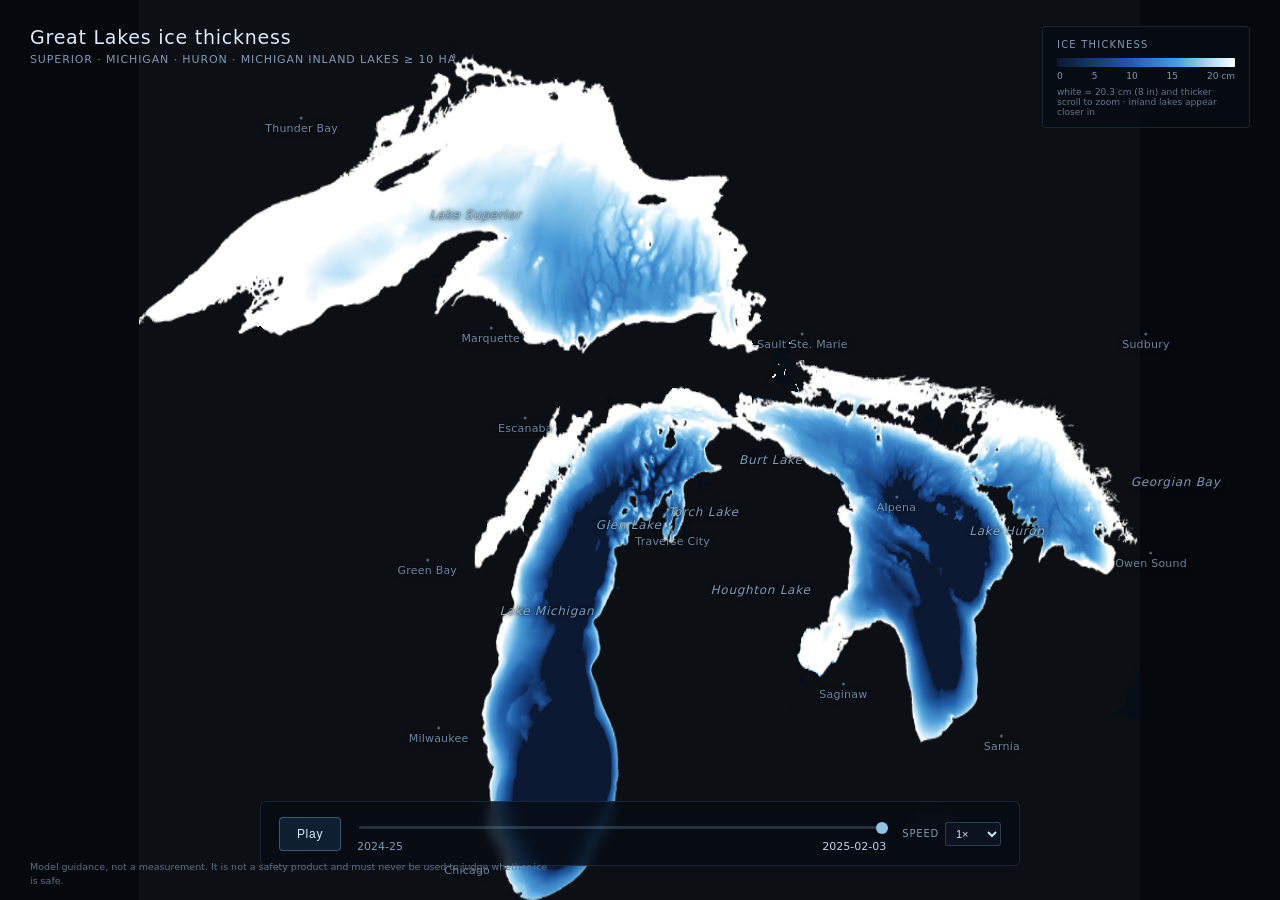
==== web/index.html @ 784b6fff "Great Lakes ice thickness viewer: model v2, 75 seasons, WebGL2 page Per-pixel ice thickness for Supe" ====
<!doctype html>
<html lang="en">
<head>
<meta charset="utf-8">
<meta name="viewport" content="width=device-width, initial-scale=1">
<title>Great Lakes ice thickness, 1950–2025</title>
<link rel="stylesheet" href="style.css">
</head>
<body>
<div id="app">
  <canvas id="map"></canvas>
  <div id="labels" aria-hidden="true"></div>

  <div id="chrome">
    <header id="titleblock">
      <h1>Great Lakes ice thickness</h1>
      <p class="sub">Superior · Michigan · Huron · Michigan inland lakes ≥ 10 ha</p>
    </header>

    <div id="legend">
      <div class="legend-title">Ice thickness</div>
      <div class="legend-bar"></div>
      <div class="legend-ticks"><span>0</span><span>5</span><span>10</span><span>15</span><span>20 cm</span></div>
      <div class="legend-note">white = 20.3 cm (8 in) and thicker<br>scroll to zoom · inland lakes appear closer in</div>
    </div>

    <div id="controls">
      <button id="play" type="button" aria-label="Play">Play</button>
      <div class="scrub">
        <input id="season" type="range" min="0" max="0" step="1" value="0" aria-label="Season">
        <div class="scrub-row"><span id="seasonLabel">—</span><span id="dateLabel"></span></div>
      </div>
      <label class="speed">Speed
        <select id="speed">
          <option value="0.5">0.5×</option>
          <option value="1" selected>1×</option>
          <option value="2">2×</option>
          <option value="4">4×</option>
        </select>
      </label>
    </div>

    <footer id="disclaimer">
      Model guidance, not a measurement. It is not a safety product and must
      never be used to judge whether ice is safe.
    </footer>
  </div>

  <div id="loading">Loading…</div>
  <div id="error" hidden></div>
</div>
<script src="app.js"></script>
</body>
</html>
---- web/style.css ----
:root {
  --ink: #cfe3f5;
  --ink-dim: #7f9ab3;
  --panel: rgba(7, 12, 20, 0.78);
  --edge: rgba(120, 170, 210, 0.16);
  --accent: #8fc4e8;
}

* { box-sizing: border-box; }

html, body {
  margin: 0;
  height: 100%;
  background: #05080d;
  color: var(--ink);
  font-family: "Inter", "Segoe UI", system-ui, -apple-system, sans-serif;
  overflow: hidden;
}

#app {
  position: relative;
  width: 100vw;
  height: 100vh;
}

#map {
  position: absolute;
  inset: 0;
  width: 100%;
  height: 100%;
  display: block;
  cursor: grab;
  touch-action: none;
}

#labels {
  position: absolute;
  inset: 0;
  pointer-events: none;
  overflow: hidden;
}

.label {
  position: absolute;
  transform: translate(-50%, -50%);
  white-space: nowrap;
  color: #8fb8d8;
  text-shadow: 0 0 6px rgba(3, 8, 14, 0.95), 0 0 2px rgba(3, 8, 14, 1);
  letter-spacing: 0.02em;
}

.label.city { font-size: 11px; opacity: 0.72; }
.label.lake { font-size: 12px; font-style: italic; opacity: 0.85; letter-spacing: 0.06em; }

.label.city::before {
  content: "";
  position: absolute;
  left: 50%;
  top: -5px;
  width: 3px;
  height: 3px;
  margin-left: -1.5px;
  border-radius: 50%;
  background: #8fb8d8;
  opacity: 0.7;
}

#chrome { position: absolute; inset: 0; pointer-events: none; }
#chrome > * { pointer-events: auto; }

#titleblock {
  position: absolute;
  top: 26px;
  left: 30px;
}

#titleblock h1 {
  margin: 0;
  font-size: 19px;
  font-weight: 500;
  letter-spacing: 0.04em;
  color: #dcecfb;
}

#titleblock .sub {
  margin: 5px 0 0;
  font-size: 11px;
  letter-spacing: 0.08em;
  text-transform: uppercase;
  color: var(--ink-dim);
}

#legend {
  position: absolute;
  top: 26px;
  right: 30px;
  width: 208px;
  padding: 12px 14px 10px;
  background: var(--panel);
  border: 1px solid var(--edge);
  border-radius: 4px;
  backdrop-filter: blur(6px);
}

.legend-title {
  font-size: 10px;
  letter-spacing: 0.12em;
  text-transform: uppercase;
  color: var(--ink-dim);
  margin-bottom: 8px;
}

.legend-bar {
  height: 9px;
  border-radius: 1px;
  background: linear-gradient(90deg,
    #0b1932 0%, #12356b 18%, #215ea8 42%, #4c9ed9 68%, #addcf5 86%, #ffffff 100%);
}

.legend-ticks {
  display: flex;
  justify-content: space-between;
  font-size: 9px;
  color: var(--ink-dim);
  margin-top: 4px;
  font-variant-numeric: tabular-nums;
}

.legend-note {
  margin-top: 6px;
  font-size: 9px;
  color: #5f7891;
}

#controls {
  position: absolute;
  left: 50%;
  bottom: 34px;
  transform: translateX(-50%);
  display: flex;
  align-items: center;
  gap: 16px;
  padding: 12px 18px;
  width: min(760px, calc(100vw - 60px));
  background: var(--panel);
  border: 1px solid var(--edge);
  border-radius: 6px;
  backdrop-filter: blur(6px);
}

#play {
  flex: 0 0 auto;
  width: 62px;
  height: 34px;
  border-radius: 4px;
  border: 1px solid rgba(140, 190, 225, 0.35);
  background: rgba(30, 70, 110, 0.35);
  color: #dcecfb;
  font-size: 12px;
  letter-spacing: 0.06em;
  cursor: pointer;
}
#play:hover { background: rgba(40, 92, 140, 0.45); }

.scrub { flex: 1 1 auto; min-width: 0; }

#season {
  width: 100%;
  -webkit-appearance: none;
  appearance: none;
  height: 3px;
  border-radius: 2px;
  background: rgba(140, 190, 225, 0.22);
  outline: none;
}

#season::-webkit-slider-thumb {
  -webkit-appearance: none;
  appearance: none;
  width: 12px;
  height: 12px;
  border-radius: 50%;
  background: var(--accent);
  border: none;
  cursor: pointer;
}

#season::-moz-range-thumb {
  width: 12px;
  height: 12px;
  border-radius: 50%;
  background: var(--accent);
  border: none;
  cursor: pointer;
}

.scrub-row {
  display: flex;
  justify-content: space-between;
  margin-top: 7px;
  font-size: 11px;
  color: var(--ink-dim);
  font-variant-numeric: tabular-nums;
}

#dateLabel { color: #b9d4ea; }

.speed {
  flex: 0 0 auto;
  font-size: 10px;
  letter-spacing: 0.08em;
  text-transform: uppercase;
  color: var(--ink-dim);
  display: flex;
  align-items: center;
  gap: 6px;
}

#speed {
  background: rgba(12, 22, 34, 0.9);
  color: var(--ink);
  border: 1px solid rgba(140, 190, 225, 0.25);
  border-radius: 3px;
  padding: 4px 6px;
  font-size: 11px;
}

#disclaimer {
  position: absolute;
  left: 30px;
  bottom: 12px;
  max-width: 520px;
  font-size: 9.5px;
  line-height: 1.5;
  color: #5a7188;
}

#loading {
  position: absolute;
  inset: 0;
  display: grid;
  place-items: center;
  background: #05080d;
  color: var(--ink-dim);
  font-size: 12px;
  letter-spacing: 0.12em;
  text-transform: uppercase;
  transition: opacity 0.4s ease;
}
#loading.done { opacity: 0; pointer-events: none; }

#error {
  position: absolute;
  inset: 0;
  display: grid;
  place-items: center;
  padding: 40px;
  background: #05080d;
  color: #e8b4b4;
  font-size: 13px;
  line-height: 1.6;
  text-align: center;
  white-space: pre-wrap;
}

/* An author `display` rule overrides the UA stylesheet's [hidden] { display:none },
   so without this the full-screen error panel stays painted over the map even when
   there is no error — the page looks black while every canvas pixel is correct. */
#error[hidden] { display: none; }

@media (max-width: 720px) {
  #legend { display: none; }
  #titleblock { top: 16px; left: 16px; }
  #controls { bottom: 20px; padding: 10px 12px; gap: 10px; }
  #disclaimer { display: none; }
}
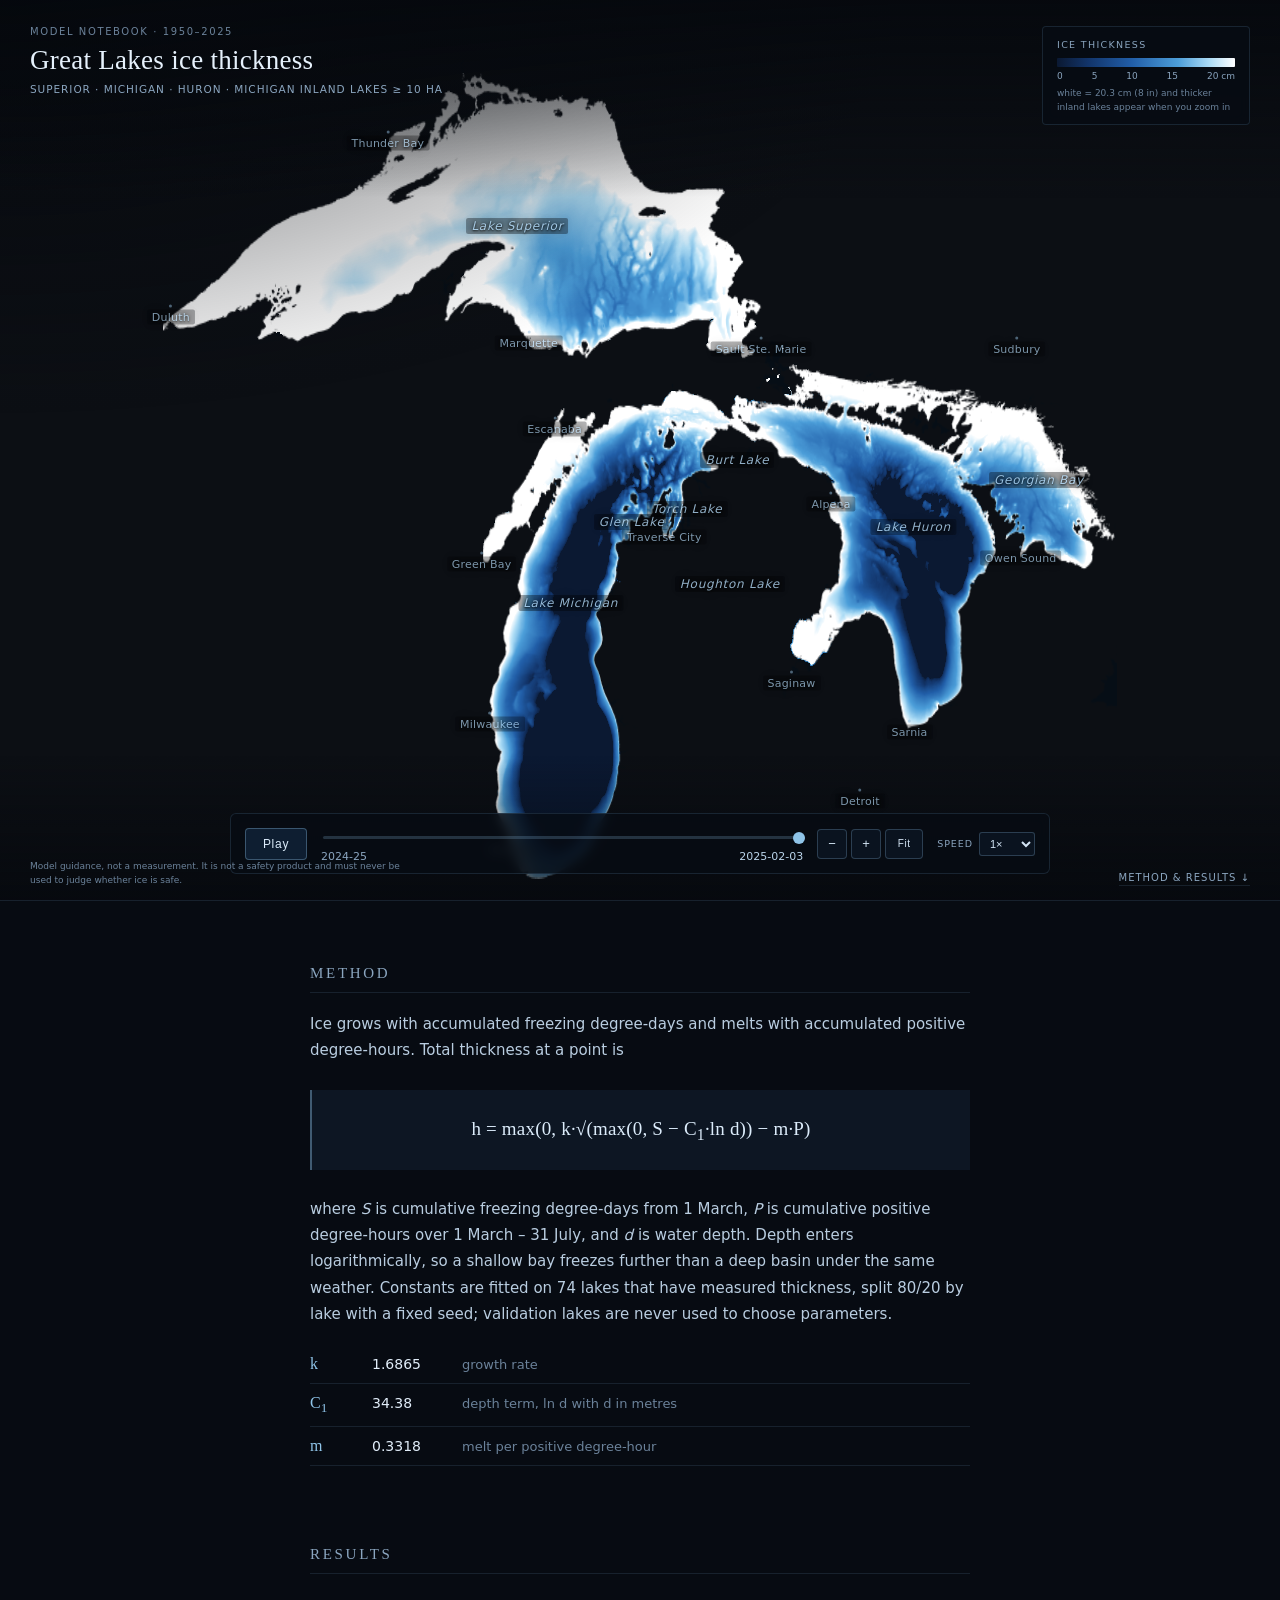
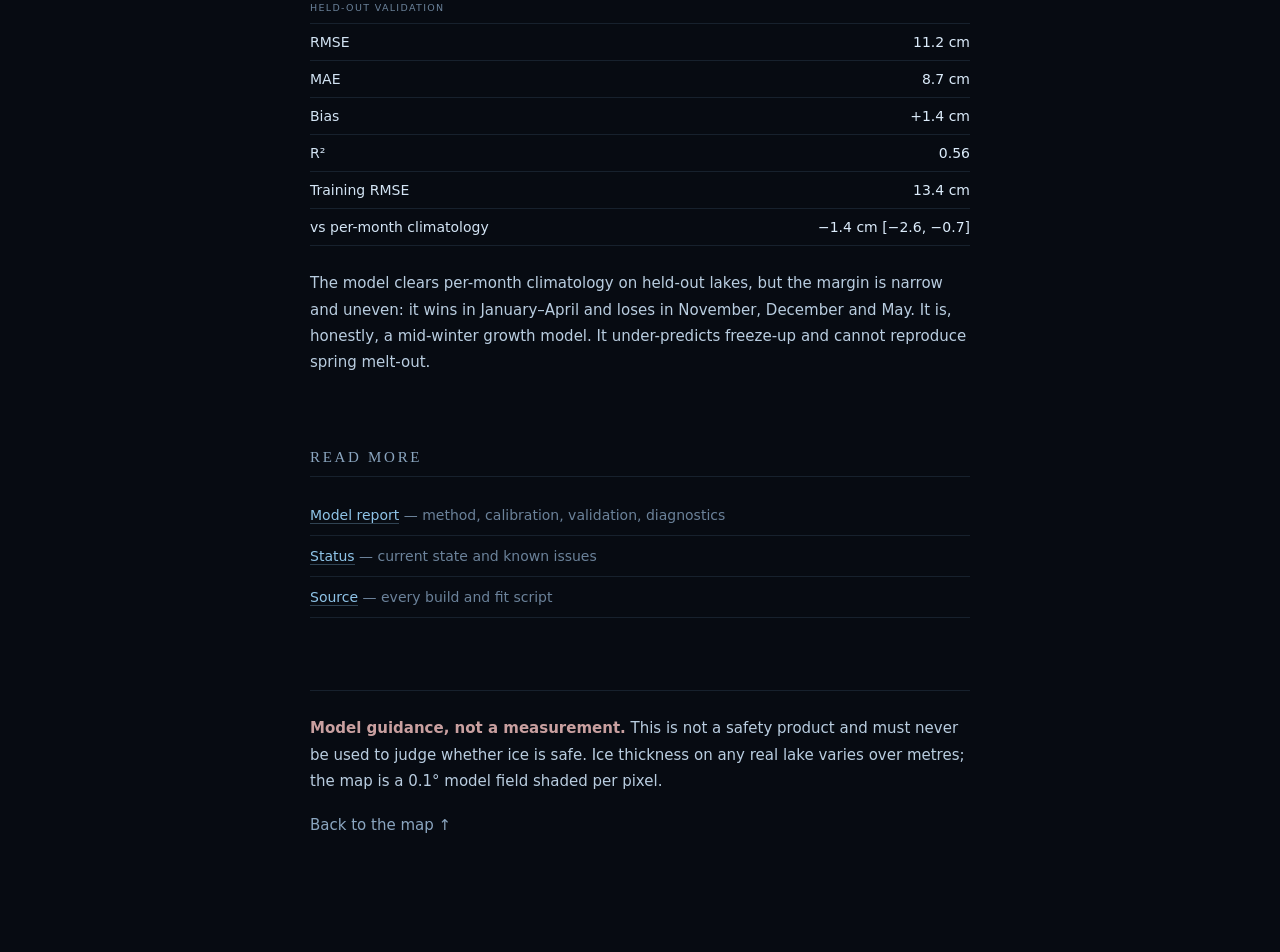
==== commit 8a78464d: "Full-bleed map and notebook page The view is sized from the canvas aspect instead of the raster exte" ====
--- a/web/index.html
+++ b/web/index.html
@@ -4,15 +4,19 @@
 <meta charset="utf-8">
 <meta name="viewport" content="width=device-width, initial-scale=1">
 <title>Great Lakes ice thickness, 1950–2025</title>
+<meta name="description" content="Modelled lake ice thickness for Lake Superior, Lake Michigan, Lake Huron and Michigan inland lakes, 1950–2025. Model guidance, not a measurement.">
 <link rel="stylesheet" href="style.css">
 </head>
 <body>
-<div id="app">
+
+<section id="stage">
   <canvas id="map"></canvas>
+  <div id="scrim" aria-hidden="true"></div>
   <div id="labels" aria-hidden="true"></div>
 
   <div id="chrome">
     <header id="titleblock">
+      <p class="kicker">Model notebook · 1950–2025</p>
       <h1>Great Lakes ice thickness</h1>
       <p class="sub">Superior · Michigan · Huron · Michigan inland lakes ≥ 10 ha</p>
     </header>
@@ -21,7 +25,7 @@
       <div class="legend-title">Ice thickness</div>
       <div class="legend-bar"></div>
       <div class="legend-ticks"><span>0</span><span>5</span><span>10</span><span>15</span><span>20 cm</span></div>
-      <div class="legend-note">white = 20.3 cm (8 in) and thicker<br>scroll to zoom · inland lakes appear closer in</div>
+      <div class="legend-note">white = 20.3 cm (8 in) and thicker<br>inland lakes appear when you zoom in</div>
     </div>
 
     <div id="controls">
@@ -29,6 +33,11 @@
       <div class="scrub">
         <input id="season" type="range" min="0" max="0" step="1" value="0" aria-label="Season">
         <div class="scrub-row"><span id="seasonLabel">—</span><span id="dateLabel"></span></div>
+      </div>
+      <div class="zoomers" role="group" aria-label="Zoom">
+        <button id="zoomOut" type="button" aria-label="Zoom out">−</button>
+        <button id="zoomIn" type="button" aria-label="Zoom in">+</button>
+        <button id="fit" type="button" aria-label="Reset view">Fit</button>
       </div>
       <label class="speed">Speed
         <select id="speed">
@@ -44,11 +53,82 @@
       Model guidance, not a measurement. It is not a safety product and must
       never be used to judge whether ice is safe.
     </footer>
+
+    <a id="scrollhint" href="#notebook">Method &amp; results ↓</a>
   </div>
 
   <div id="loading">Loading…</div>
   <div id="error" hidden></div>
-</div>
+</section>
+
+<main id="notebook">
+
+  <section class="sheet">
+    <h2>Method</h2>
+    <p>
+      Ice grows with accumulated freezing degree-days and melts with accumulated
+      positive degree-hours. Total thickness at a point is
+    </p>
+    <p class="formula">h = max(0, k·√(max(0, S − C<sub>1</sub>·ln d)) − m·P)</p>
+    <p>
+      where <em>S</em> is cumulative freezing degree-days from 1 March, <em>P</em>
+      is cumulative positive degree-hours over 1 March – 31 July, and <em>d</em>
+      is water depth. Depth enters logarithmically, so a shallow bay freezes
+      further than a deep basin under the same weather. Constants are fitted on
+      74 lakes that have measured thickness, split 80/20 by lake with a fixed
+      seed; validation lakes are never used to choose parameters.
+    </p>
+    <table class="params">
+      <tbody>
+        <tr><th>k</th><td>1.6865</td><td>growth rate</td></tr>
+        <tr><th>C<sub>1</sub></th><td>34.38</td><td>depth term, ln d with d in metres</td></tr>
+        <tr><th>m</th><td>0.3318</td><td>melt per positive degree-hour</td></tr>
+      </tbody>
+    </table>
+  </section>
+
+  <section class="sheet">
+    <h2>Results</h2>
+    <table class="results">
+      <thead><tr><th>Held-out validation</th><th></th></tr></thead>
+      <tbody>
+        <tr><td>RMSE</td><td>11.2 cm</td></tr>
+        <tr><td>MAE</td><td>8.7 cm</td></tr>
+        <tr><td>Bias</td><td>+1.4 cm</td></tr>
+        <tr><td>R²</td><td>0.56</td></tr>
+        <tr><td>Training RMSE</td><td>13.4 cm</td></tr>
+        <tr><td>vs per-month climatology</td><td>−1.4 cm [−2.6, −0.7]</td></tr>
+      </tbody>
+    </table>
+    <p>
+      The model clears per-month climatology on held-out lakes, but the margin is
+      narrow and uneven: it wins in January–April and loses in November,
+      December and May. It is, honestly, a mid-winter growth model. It
+      under-predicts freeze-up and cannot reproduce spring melt-out.
+    </p>
+  </section>
+
+  <section class="sheet">
+    <h2>Read more</h2>
+    <ul class="links">
+      <li><a href="https://github.com/evanehodson/great-lakes-ice-thickness/blob/main/reports/model-v1.md">Model report</a> — method, calibration, validation, diagnostics</li>
+      <li><a href="https://github.com/evanehodson/great-lakes-ice-thickness/blob/main/reports/STATUS.md">Status</a> — current state and known issues</li>
+      <li><a href="https://github.com/evanehodson/great-lakes-ice-thickness">Source</a> — every build and fit script</li>
+    </ul>
+  </section>
+
+  <footer class="colophon">
+    <p>
+      <strong>Model guidance, not a measurement.</strong> This is not a safety
+      product and must never be used to judge whether ice is safe. Ice thickness
+      on any real lake varies over metres; the map is a 0.1° model field shaded
+      per pixel.
+    </p>
+    <p><a href="#stage">Back to the map ↑</a></p>
+  </footer>
+
+</main>
+
 <script src="app.js"></script>
 </body>
 </html>
--- a/web/style.css
+++ b/web/style.css
@@ -1,26 +1,40 @@
 :root {
-  --ink: #cfe3f5;
-  --ink-dim: #7f9ab3;
+  --ink: #d3e4f4;
+  --ink-dim: #8ba6c0;
+  --muted: #6b829a;
+  --bg: #05080d;
+  --paper: #070b12;
+  --rule: rgba(120, 170, 210, 0.14);
+  --edge: rgba(120, 170, 210, 0.16);
   --panel: rgba(7, 12, 20, 0.78);
-  --edge: rgba(120, 170, 210, 0.16);
   --accent: #8fc4e8;
+  --serif: "Iowan Old Style", "Palatino Linotype", Palatino, "Book Antiqua", Georgia, serif;
+  --sans: "Inter", "Segoe UI", system-ui, -apple-system, sans-serif;
 }
 
 * { box-sizing: border-box; }
 
-html, body {
+html { scroll-behavior: smooth; }
+@media (prefers-reduced-motion: reduce) {
+  html { scroll-behavior: auto; }
+}
+
+body {
   margin: 0;
-  height: 100%;
-  background: #05080d;
+  background: var(--bg);
   color: var(--ink);
-  font-family: "Inter", "Segoe UI", system-ui, -apple-system, sans-serif;
+  font-family: var(--sans);
+  -webkit-font-smoothing: antialiased;
+}
+
+/* ---------------------------------------------------------------- the map */
+
+#stage {
+  position: relative;
+  height: 100svh;
+  min-height: 520px;
   overflow: hidden;
-}
-
-#app {
-  position: relative;
-  width: 100vw;
-  height: 100vh;
+  background: var(--bg);
 }
 
 #map {
@@ -33,6 +47,18 @@
   touch-action: none;
 }
 
+#scrim {
+  position: absolute;
+  inset: 0;
+  pointer-events: none;
+  /* Darkens only the top band and the corners, so the title stays readable over
+     bright ice without dimming the middle of the map. */
+  background:
+    linear-gradient(180deg, rgba(5, 8, 13, 0.82) 0%, rgba(5, 8, 13, 0) 22%),
+    radial-gradient(70% 46% at 0% 0%, rgba(5, 8, 13, 0.7) 0%, rgba(5, 8, 13, 0) 100%),
+    linear-gradient(0deg, rgba(5, 8, 13, 0.75) 0%, rgba(5, 8, 13, 0) 16%);
+}
+
 #labels {
   position: absolute;
   inset: 0;
@@ -44,8 +70,14 @@
   position: absolute;
   transform: translate(-50%, -50%);
   white-space: nowrap;
-  color: #8fb8d8;
-  text-shadow: 0 0 6px rgba(3, 8, 14, 0.95), 0 0 2px rgba(3, 8, 14, 1);
+  color: #a8cbe6;
+  /* Labels sit over white ice as often as over black water, so a dark halo plus
+     a faint plate carries the contrast in both directions. */
+  text-shadow: 0 1px 2px rgba(0, 0, 0, 0.95), 0 0 4px rgba(0, 0, 0, 0.95),
+               0 0 12px rgba(0, 0, 0, 0.8);
+  background: rgba(4, 8, 14, 0.42);
+  border-radius: 2px;
+  padding: 1px 5px;
   letter-spacing: 0.02em;
 }
 
@@ -72,20 +104,30 @@
   position: absolute;
   top: 26px;
   left: 30px;
+  max-width: min(520px, calc(100vw - 280px));
+}
+
+.kicker {
+  margin: 0 0 8px;
+  font-size: 10px;
+  letter-spacing: 0.16em;
+  text-transform: uppercase;
+  color: var(--muted);
 }
 
 #titleblock h1 {
   margin: 0;
-  font-size: 19px;
+  font-family: var(--serif);
+  font-size: 27px;
   font-weight: 500;
-  letter-spacing: 0.04em;
-  color: #dcecfb;
+  letter-spacing: 0.01em;
+  color: #e6f1fc;
 }
 
 #titleblock .sub {
-  margin: 5px 0 0;
-  font-size: 11px;
-  letter-spacing: 0.08em;
+  margin: 7px 0 0;
+  font-size: 10.5px;
+  letter-spacing: 0.09em;
   text-transform: uppercase;
   color: var(--ink-dim);
 }
@@ -103,8 +145,8 @@
 }
 
 .legend-title {
-  font-size: 10px;
-  letter-spacing: 0.12em;
+  font-size: 9.5px;
+  letter-spacing: 0.14em;
   text-transform: uppercase;
   color: var(--ink-dim);
   margin-bottom: 8px;
@@ -129,19 +171,20 @@
 .legend-note {
   margin-top: 6px;
   font-size: 9px;
-  color: #5f7891;
+  line-height: 1.5;
+  color: var(--muted);
 }
 
 #controls {
   position: absolute;
   left: 50%;
-  bottom: 34px;
+  bottom: 26px;
   transform: translateX(-50%);
   display: flex;
   align-items: center;
-  gap: 16px;
-  padding: 12px 18px;
-  width: min(760px, calc(100vw - 60px));
+  gap: 14px;
+  padding: 10px 14px;
+  width: min(820px, calc(100vw - 56px));
   background: var(--panel);
   border: 1px solid var(--edge);
   border-radius: 6px;
@@ -151,7 +194,7 @@
 #play {
   flex: 0 0 auto;
   width: 62px;
-  height: 34px;
+  height: 32px;
   border-radius: 4px;
   border: 1px solid rgba(140, 190, 225, 0.35);
   background: rgba(30, 70, 110, 0.35);
@@ -162,7 +205,7 @@
 }
 #play:hover { background: rgba(40, 92, 140, 0.45); }
 
-.scrub { flex: 1 1 auto; min-width: 0; }
+.scrub { flex: 1 1 auto; min-width: 90px; }
 
 #season {
   width: 100%;
@@ -205,10 +248,26 @@
 
 #dateLabel { color: #b9d4ea; }
 
+.zoomers { flex: 0 0 auto; display: flex; gap: 4px; }
+
+.zoomers button {
+  width: 30px;
+  height: 30px;
+  border-radius: 4px;
+  border: 1px solid rgba(140, 190, 225, 0.25);
+  background: rgba(12, 22, 34, 0.9);
+  color: var(--ink);
+  font-size: 13px;
+  line-height: 1;
+  cursor: pointer;
+}
+.zoomers button:hover { background: rgba(30, 70, 110, 0.5); }
+#fit { width: 38px; font-size: 10px; letter-spacing: 0.06em; }
+
 .speed {
   flex: 0 0 auto;
-  font-size: 10px;
-  letter-spacing: 0.08em;
+  font-size: 9.5px;
+  letter-spacing: 0.1em;
   text-transform: uppercase;
   color: var(--ink-dim);
   display: flex;
@@ -229,21 +288,35 @@
   position: absolute;
   left: 30px;
   bottom: 12px;
-  max-width: 520px;
-  font-size: 9.5px;
-  line-height: 1.5;
-  color: #5a7188;
-}
+  max-width: 380px;
+  font-size: 9px;
+  line-height: 1.55;
+  color: var(--muted);
+}
+
+#scrollhint {
+  position: absolute;
+  right: 30px;
+  bottom: 14px;
+  font-size: 10px;
+  letter-spacing: 0.1em;
+  text-transform: uppercase;
+  color: var(--ink-dim);
+  text-decoration: none;
+  border-bottom: 1px solid var(--rule);
+  padding-bottom: 2px;
+}
+#scrollhint:hover { color: var(--ink); }
 
 #loading {
   position: absolute;
   inset: 0;
   display: grid;
   place-items: center;
-  background: #05080d;
-  color: var(--ink-dim);
-  font-size: 12px;
-  letter-spacing: 0.12em;
+  background: var(--bg);
+  color: var(--ink-dim);
+  font-size: 11px;
+  letter-spacing: 0.16em;
   text-transform: uppercase;
   transition: opacity 0.4s ease;
 }
@@ -255,7 +328,7 @@
   display: grid;
   place-items: center;
   padding: 40px;
-  background: #05080d;
+  background: var(--bg);
   color: #e8b4b4;
   font-size: 13px;
   line-height: 1.6;
@@ -268,9 +341,153 @@
    there is no error — the page looks black while every canvas pixel is correct. */
 #error[hidden] { display: none; }
 
-@media (max-width: 720px) {
+/* ---------------------------------------------------------------- notebook */
+
+#notebook {
+  background: var(--paper);
+  border-top: 1px solid var(--rule);
+  padding: 0 24px 96px;
+}
+
+.sheet {
+  max-width: 660px;
+  margin: 0 auto;
+  padding: 64px 0 0;
+}
+
+.sheet + .sheet { padding-top: 56px; }
+
+#notebook h2 {
+  margin: 0 0 18px;
+  font-family: var(--serif);
+  font-size: 15px;
+  font-weight: 500;
+  letter-spacing: 0.18em;
+  text-transform: uppercase;
+  color: var(--ink-dim);
+  padding-bottom: 10px;
+  border-bottom: 1px solid var(--rule);
+}
+
+#notebook p { margin: 0 0 18px; font-size: 15px; line-height: 1.75; color: #b9cde0; }
+#notebook code {
+  font-family: "Cascadia Mono", Consolas, monospace;
+  font-size: 12.5px;
+  color: var(--accent);
+}
+
+.formula {
+  margin: 26px 0 !important;
+  padding: 22px 20px;
+  text-align: center;
+  font-family: var(--serif);
+  font-size: 19px !important;
+  color: #dcecfb !important;
+  background: rgba(20, 36, 56, 0.45);
+  border-left: 2px solid rgba(143, 196, 232, 0.4);
+  letter-spacing: 0.01em;
+}
+
+table {
+  width: 100%;
+  border-collapse: collapse;
+  margin: 0 0 24px;
+  font-size: 14px;
+}
+
+table th, table td {
+  text-align: left;
+  padding: 10px 0;
+  border-bottom: 1px solid var(--rule);
+  vertical-align: baseline;
+}
+
+table thead th {
+  font-size: 9.5px;
+  letter-spacing: 0.14em;
+  text-transform: uppercase;
+  color: var(--muted);
+  font-weight: 500;
+}
+
+table.params th {
+  width: 62px;
+  font-family: var(--serif);
+  font-size: 16px;
+  font-weight: 500;
+  color: var(--accent);
+}
+
+table.params td:nth-child(2) {
+  width: 90px;
+  font-variant-numeric: tabular-nums;
+  color: #e2eefa;
+}
+
+table.params td:nth-child(3),
+table.results td:last-child {
+  color: var(--muted);
+  font-size: 13px;
+}
+
+table.results td:last-child {
+  text-align: right;
+  font-variant-numeric: tabular-nums;
+  color: #dcecfb;
+  font-size: 14px;
+}
+
+ul.links {
+  margin: 0;
+  padding: 0;
+  list-style: none;
+}
+
+ul.links li {
+  padding: 12px 0;
+  border-bottom: 1px solid var(--rule);
+  font-size: 14px;
+  color: var(--muted);
+}
+
+ul.links a {
+  color: var(--accent);
+  text-decoration: none;
+  border-bottom: 1px solid rgba(143, 196, 232, 0.3);
+}
+
+ul.links a:hover { border-bottom-color: var(--accent); }
+
+.colophon {
+  max-width: 660px;
+  margin: 72px auto 0;
+  padding-top: 24px;
+  border-top: 1px solid var(--rule);
+  font-size: 12.5px;
+  line-height: 1.7;
+  color: var(--muted);
+}
+
+.colophon p { margin: 0 0 12px; }
+.colophon strong { color: #c9a0a0; font-weight: 600; }
+.colophon a { color: var(--ink-dim); text-decoration: none; }
+.colophon a:hover { color: var(--ink); }
+
+/* ---------------------------------------------------------------- narrow */
+
+@media (max-width: 760px) {
   #legend { display: none; }
-  #titleblock { top: 16px; left: 16px; }
-  #controls { bottom: 20px; padding: 10px 12px; gap: 10px; }
+  #titleblock { top: 18px; left: 18px; max-width: calc(100vw - 36px); }
+  #titleblock h1 { font-size: 21px; }
+  #controls {
+    bottom: 16px;
+    width: calc(100vw - 24px);
+    gap: 10px;
+    padding: 9px 10px;
+    flex-wrap: wrap;
+  }
   #disclaimer { display: none; }
-}
+  #scrollhint { right: 18px; bottom: 118px; }
+  .sheet { padding-top: 48px; }
+  #notebook { padding: 0 20px 72px; }
+}
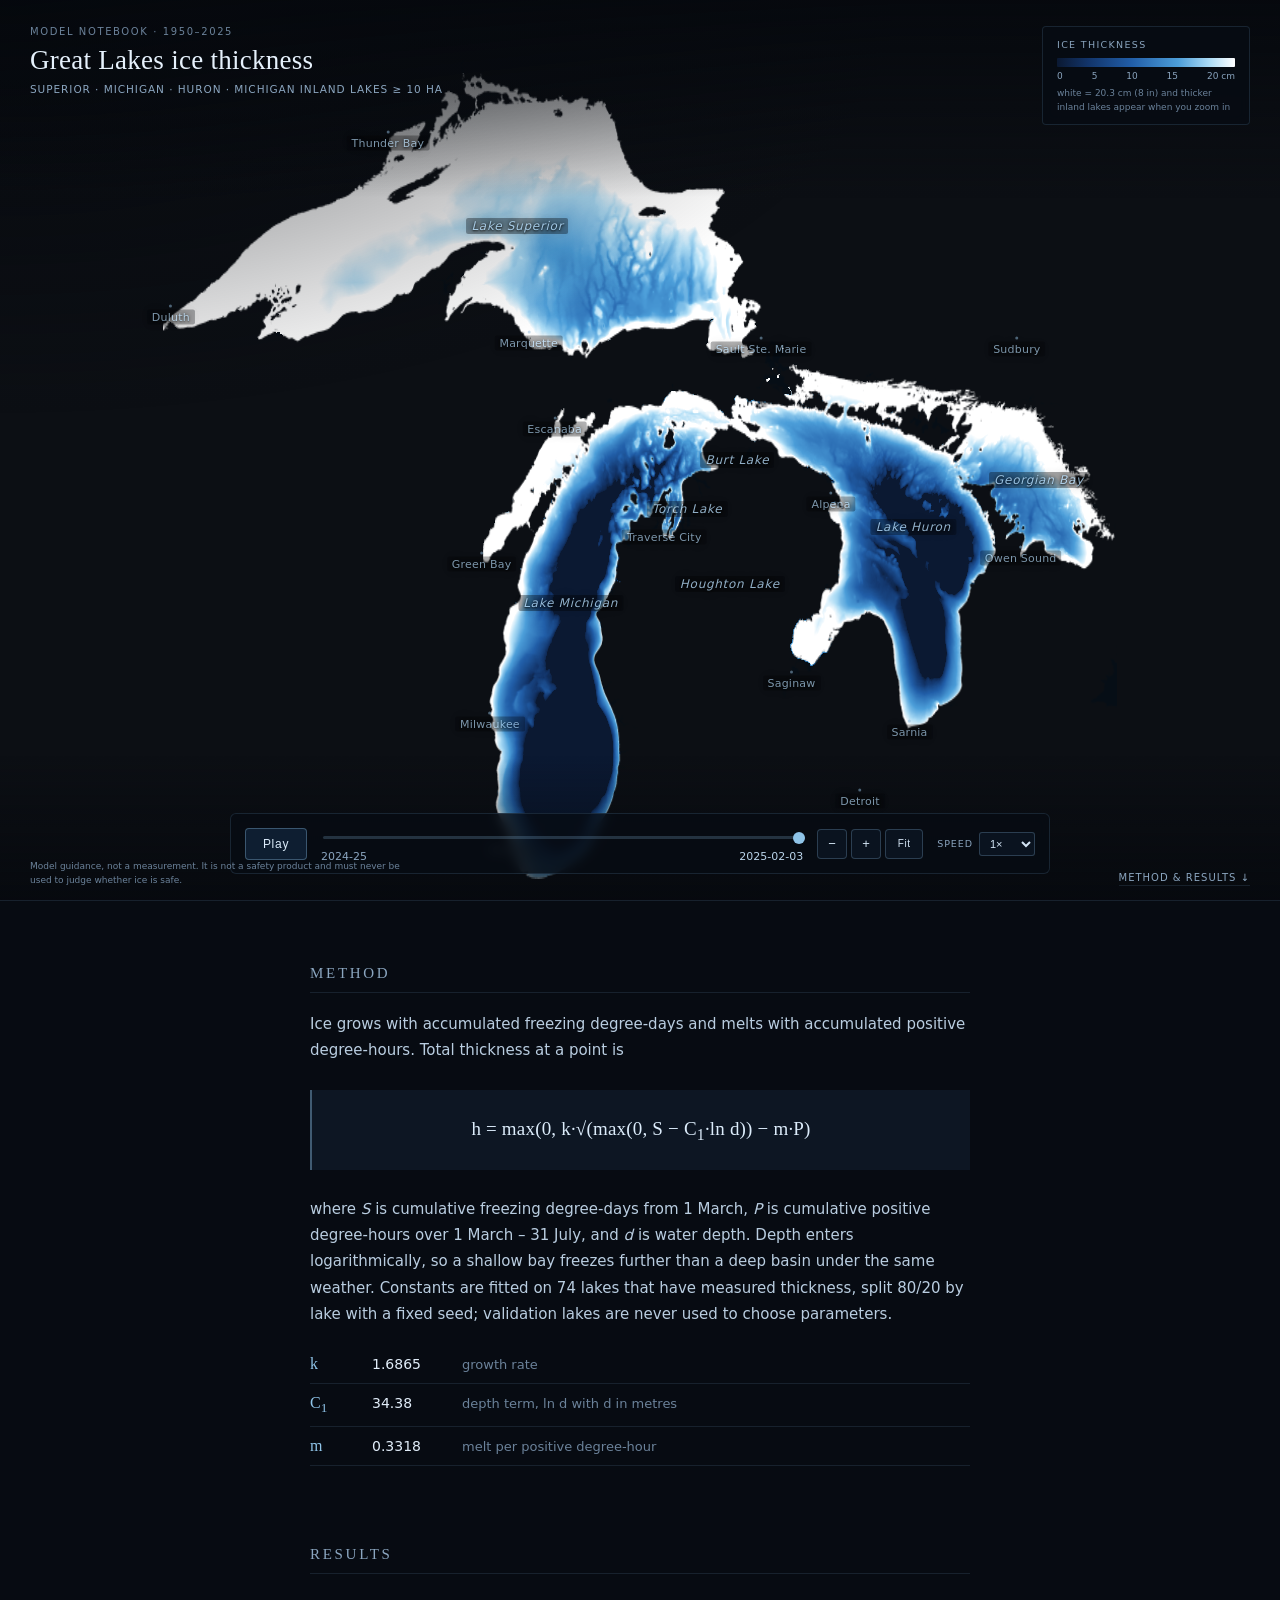
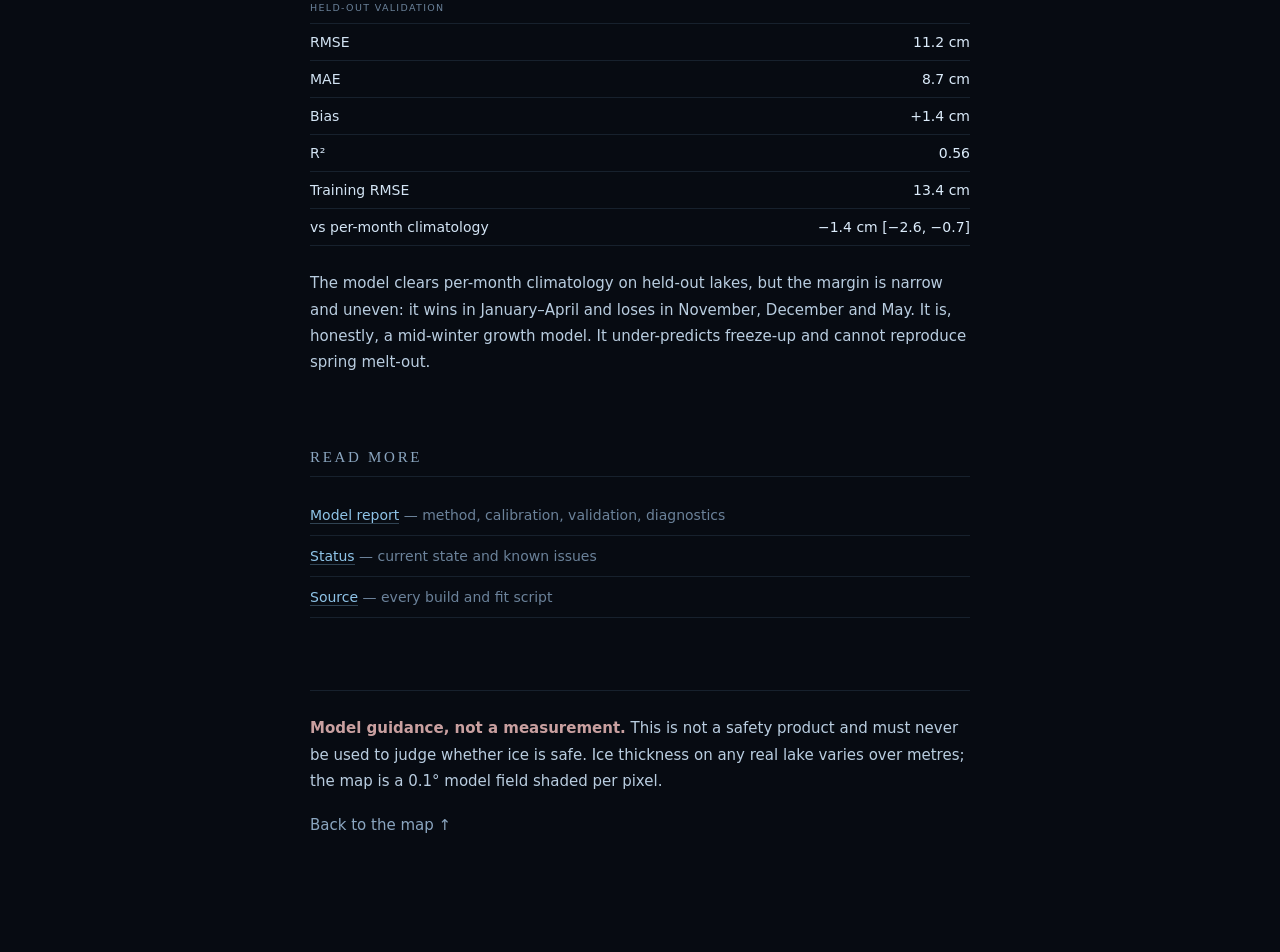
==== commit 8b6e3a25: "v1.1" ====
--- a/web/index.html
+++ b/web/index.html
@@ -2,7 +2,8 @@
 <html lang="en">
 <head>
 <meta charset="utf-8">
-<meta name="viewport" content="width=device-width, initial-scale=1">
+<meta name="viewport" content="width=device-width, initial-scale=1, viewport-fit=cover">
+<meta name="theme-color" content="#05080d">
 <title>Great Lakes ice thickness, 1950–2025</title>
 <meta name="description" content="Modelled lake ice thickness for Lake Superior, Lake Michigan, Lake Huron and Michigan inland lakes, 1950–2025. Model guidance, not a measurement.">
 <link rel="stylesheet" href="style.css">
@@ -15,46 +16,50 @@
   <div id="labels" aria-hidden="true"></div>
 
   <div id="chrome">
-    <header id="titleblock">
-      <p class="kicker">Model notebook · 1950–2025</p>
-      <h1>Great Lakes ice thickness</h1>
-      <p class="sub">Superior · Michigan · Huron · Michigan inland lakes ≥ 10 ha</p>
-    </header>
+    <div id="top">
+      <header id="titleblock">
+        <p class="kicker">Model notebook · 1950–2025</p>
+        <h1>Great Lakes ice thickness</h1>
+        <p class="sub">Superior · Michigan · Huron · Michigan inland lakes ≥ 10 ha</p>
+      </header>
 
-    <div id="legend">
-      <div class="legend-title">Ice thickness</div>
-      <div class="legend-bar"></div>
-      <div class="legend-ticks"><span>0</span><span>5</span><span>10</span><span>15</span><span>20 cm</span></div>
-      <div class="legend-note">white = 20.3 cm (8 in) and thicker<br>inland lakes appear when you zoom in</div>
+      <div id="legend">
+        <div class="legend-title">Ice thickness</div>
+        <div class="legend-bar"></div>
+        <div class="legend-ticks"><span>0</span><span>5</span><span>10</span><span>15</span><span>20 cm</span></div>
+        <div class="legend-note">white = 20.3 cm (8 in) and thicker<br>inland lakes appear when you zoom in</div>
+      </div>
     </div>
 
-    <div id="controls">
-      <button id="play" type="button" aria-label="Play">Play</button>
-      <div class="scrub">
-        <input id="season" type="range" min="0" max="0" step="1" value="0" aria-label="Season">
-        <div class="scrub-row"><span id="seasonLabel">—</span><span id="dateLabel"></span></div>
+    <div id="dock">
+      <div id="controls">
+        <button id="play" type="button" aria-label="Play">Play</button>
+        <div class="scrub">
+          <input id="season" type="range" min="0" max="0" step="1" value="0" aria-label="Season">
+          <div class="scrub-row"><span id="seasonLabel">—</span><span id="dateLabel"></span></div>
+        </div>
+        <div class="zoomers" role="group" aria-label="Zoom">
+          <button id="zoomOut" type="button" aria-label="Zoom out">−</button>
+          <button id="zoomIn" type="button" aria-label="Zoom in">+</button>
+          <button id="fit" type="button" aria-label="Reset view">Fit</button>
+        </div>
+        <label class="speed"><span>Speed</span>
+          <select id="speed" aria-label="Playback speed">
+            <option value="0.5">0.5×</option>
+            <option value="1" selected>1×</option>
+            <option value="2">2×</option>
+            <option value="4">4×</option>
+          </select>
+        </label>
       </div>
-      <div class="zoomers" role="group" aria-label="Zoom">
-        <button id="zoomOut" type="button" aria-label="Zoom out">−</button>
-        <button id="zoomIn" type="button" aria-label="Zoom in">+</button>
-        <button id="fit" type="button" aria-label="Reset view">Fit</button>
-      </div>
-      <label class="speed">Speed
-        <select id="speed">
-          <option value="0.5">0.5×</option>
-          <option value="1" selected>1×</option>
-          <option value="2">2×</option>
-          <option value="4">4×</option>
-        </select>
-      </label>
+
+      <footer id="disclaimer">
+        Model guidance, not a measurement. It is not a safety product and must
+        never be used to judge whether ice is safe.
+      </footer>
+
+      <a id="scrollhint" href="#notebook">Method &amp; results ↓</a>
     </div>
-
-    <footer id="disclaimer">
-      Model guidance, not a measurement. It is not a safety product and must
-      never be used to judge whether ice is safe.
-    </footer>
-
-    <a id="scrollhint" href="#notebook">Method &amp; results ↓</a>
   </div>
 
   <div id="loading">Loading…</div>
@@ -131,4 +136,4 @@
 
 <script src="app.js"></script>
 </body>
-</html>
+</html>
--- a/web/style.css
+++ b/web/style.css
@@ -14,7 +14,14 @@
 
 * { box-sizing: border-box; }
 
-html { scroll-behavior: smooth; }
+html {
+  scroll-behavior: smooth;
+  -webkit-text-size-adjust: 100%;
+  text-size-adjust: 100%;
+}
+
+/* No double-tap-to-zoom delay on controls. */
+button, select, input, a { touch-action: manipulation; }
 @media (prefers-reduced-motion: reduce) {
   html { scroll-behavior: auto; }
 }
@@ -31,6 +38,7 @@
 
 #stage {
   position: relative;
+  height: 100vh;
   height: 100svh;
   min-height: 520px;
   overflow: hidden;
@@ -44,7 +52,13 @@
   height: 100%;
   display: block;
   cursor: grab;
-  touch-action: none;
+  /* pan-y keeps one-finger vertical swipes scrolling the page (so the notebook
+     below stays reachable on a phone). app.js switches this to "none" once the
+     map is zoomed in, so a drag pans the map instead. Pinch is handled in JS. */
+  touch-action: pan-y;
+  -webkit-user-select: none;
+  user-select: none;
+  -webkit-touch-callout: none;
 }
 
 #scrim {
@@ -100,6 +114,12 @@
 #chrome { position: absolute; inset: 0; pointer-events: none; }
 #chrome > * { pointer-events: auto; }
 
+/* #top and #dock only group the chrome for the phone layout. On wider screens
+   they vanish (display: contents) and their children position themselves
+   against #chrome exactly as before. */
+#top, #dock { display: contents; }
+#top > *, #dock > * { pointer-events: auto; }
+
 #titleblock {
   position: absolute;
   top: 26px;
@@ -141,6 +161,7 @@
   background: var(--panel);
   border: 1px solid var(--edge);
   border-radius: 4px;
+  -webkit-backdrop-filter: blur(6px);
   backdrop-filter: blur(6px);
 }
 
@@ -188,6 +209,7 @@
   background: var(--panel);
   border: 1px solid var(--edge);
   border-radius: 6px;
+  -webkit-backdrop-filter: blur(6px);
   backdrop-filter: blur(6px);
 }
 
@@ -346,7 +368,9 @@
 #notebook {
   background: var(--paper);
   border-top: 1px solid var(--rule);
-  padding: 0 24px 96px;
+  padding: 0 max(24px, env(safe-area-inset-right))
+           calc(96px + env(safe-area-inset-bottom))
+           max(24px, env(safe-area-inset-left));
 }
 
 .sheet {
@@ -473,21 +497,105 @@
 .colophon a { color: var(--ink-dim); text-decoration: none; }
 .colophon a:hover { color: var(--ink); }
 
+/* ---------------------------------------------------------------- touch */
+
+@media (pointer: coarse) {
+  #play { width: 68px; height: 44px; font-size: 13px; }
+  .zoomers button { width: 42px; height: 44px; font-size: 18px; }
+  #fit { width: 50px; font-size: 11px; }
+  /* 16px stops iOS Safari zooming the whole page when the select is focused. */
+  #speed { font-size: 16px; padding: 9px 8px; }
+
+  /* Taller hit area for the scrubber, same 3px visible track. */
+  #season { height: 32px; background: transparent; }
+  #season::-webkit-slider-runnable-track {
+    height: 3px; border-radius: 2px; background: rgba(140, 190, 225, 0.22);
+  }
+  #season::-moz-range-track {
+    height: 3px; border-radius: 2px; background: rgba(140, 190, 225, 0.22);
+  }
+  #season::-webkit-slider-thumb { width: 24px; height: 24px; margin-top: -10.5px; }
+  #season::-moz-range-thumb { width: 24px; height: 24px; }
+}
+
 /* ---------------------------------------------------------------- narrow */
 
 @media (max-width: 760px) {
-  #legend { display: none; }
-  #titleblock { top: 18px; left: 18px; max-width: calc(100vw - 36px); }
+  /* Title and legend stack at the top; hint, disclaimer and controls stack at
+     the bottom. Flex flow instead of fixed offsets, so nothing overlaps however
+     tall the controls wrap. */
+  #top, #dock {
+    position: absolute;
+    left: 0;
+    right: 0;
+    display: flex;
+    flex-direction: column;
+    pointer-events: none;
+    padding-left: calc(16px + env(safe-area-inset-left));
+    padding-right: calc(16px + env(safe-area-inset-right));
+  }
+  #top {
+    top: 0;
+    gap: 10px;
+    align-items: flex-start;
+    padding-top: calc(16px + env(safe-area-inset-top));
+  }
+  #dock {
+    bottom: 0;
+    gap: 8px;
+    padding-bottom: calc(12px + env(safe-area-inset-bottom));
+  }
+
+  #titleblock, #legend, #controls, #disclaimer, #scrollhint {
+    position: static;
+    transform: none;
+  }
+
+  #titleblock { max-width: none; }
   #titleblock h1 { font-size: 21px; }
+  #titleblock .sub { font-size: 9.5px; letter-spacing: 0.06em; line-height: 1.5; }
+
+  #legend { width: 196px; padding: 9px 11px 8px; }
+
+  #scrollhint { order: 1; align-self: flex-end; padding: 6px 2px 2px; }
+  #disclaimer { order: 2; max-width: none; padding: 0 4px; }
   #controls {
-    bottom: 16px;
-    width: calc(100vw - 24px);
-    gap: 10px;
-    padding: 9px 10px;
+    order: 3;
+    width: auto;
     flex-wrap: wrap;
-  }
-  #disclaimer { display: none; }
-  #scrollhint { right: 18px; bottom: 118px; }
+    gap: 8px 10px;
+    padding: 8px 12px 10px;
+  }
+
+  /* Scrubber gets a full row; play, speed and zoom share the one below. */
+  .scrub { order: -1; flex: 1 1 100%; }
+  .speed { margin-left: auto; }
+  .speed span { display: none; }
+  .zoomers { order: 1; }
+
   .sheet { padding-top: 48px; }
-  #notebook { padding: 0 20px 72px; }
-}
+  #notebook {
+    padding: 0 max(20px, env(safe-area-inset-right))
+             calc(72px + env(safe-area-inset-bottom))
+             max(20px, env(safe-area-inset-left));
+  }
+  .formula { font-size: 16px !important; padding: 16px 12px; }
+}
+
+/* ---------------------------------------------------------------- short (phone landscape) */
+
+@media (max-height: 520px) {
+  #stage { min-height: 0; }
+  .kicker, #titleblock .sub, .legend-note { display: none; }
+  #titleblock h1 { font-size: 20px; }
+}
+
+@media (max-width: 760px) and (max-height: 520px) {
+  #top { flex-direction: row; justify-content: space-between; align-items: flex-start; }
+  #dock { flex-direction: row; flex-wrap: wrap; align-items: center; }
+  #disclaimer { order: 1; flex: 1 1 0; }
+  #scrollhint { order: 2; margin-left: auto; align-self: center; }
+  #controls { order: 3; flex: 1 1 100%; flex-wrap: nowrap; }
+  .scrub { order: 0; flex: 1 1 auto; }
+  .speed { margin-left: 0; }
+}
